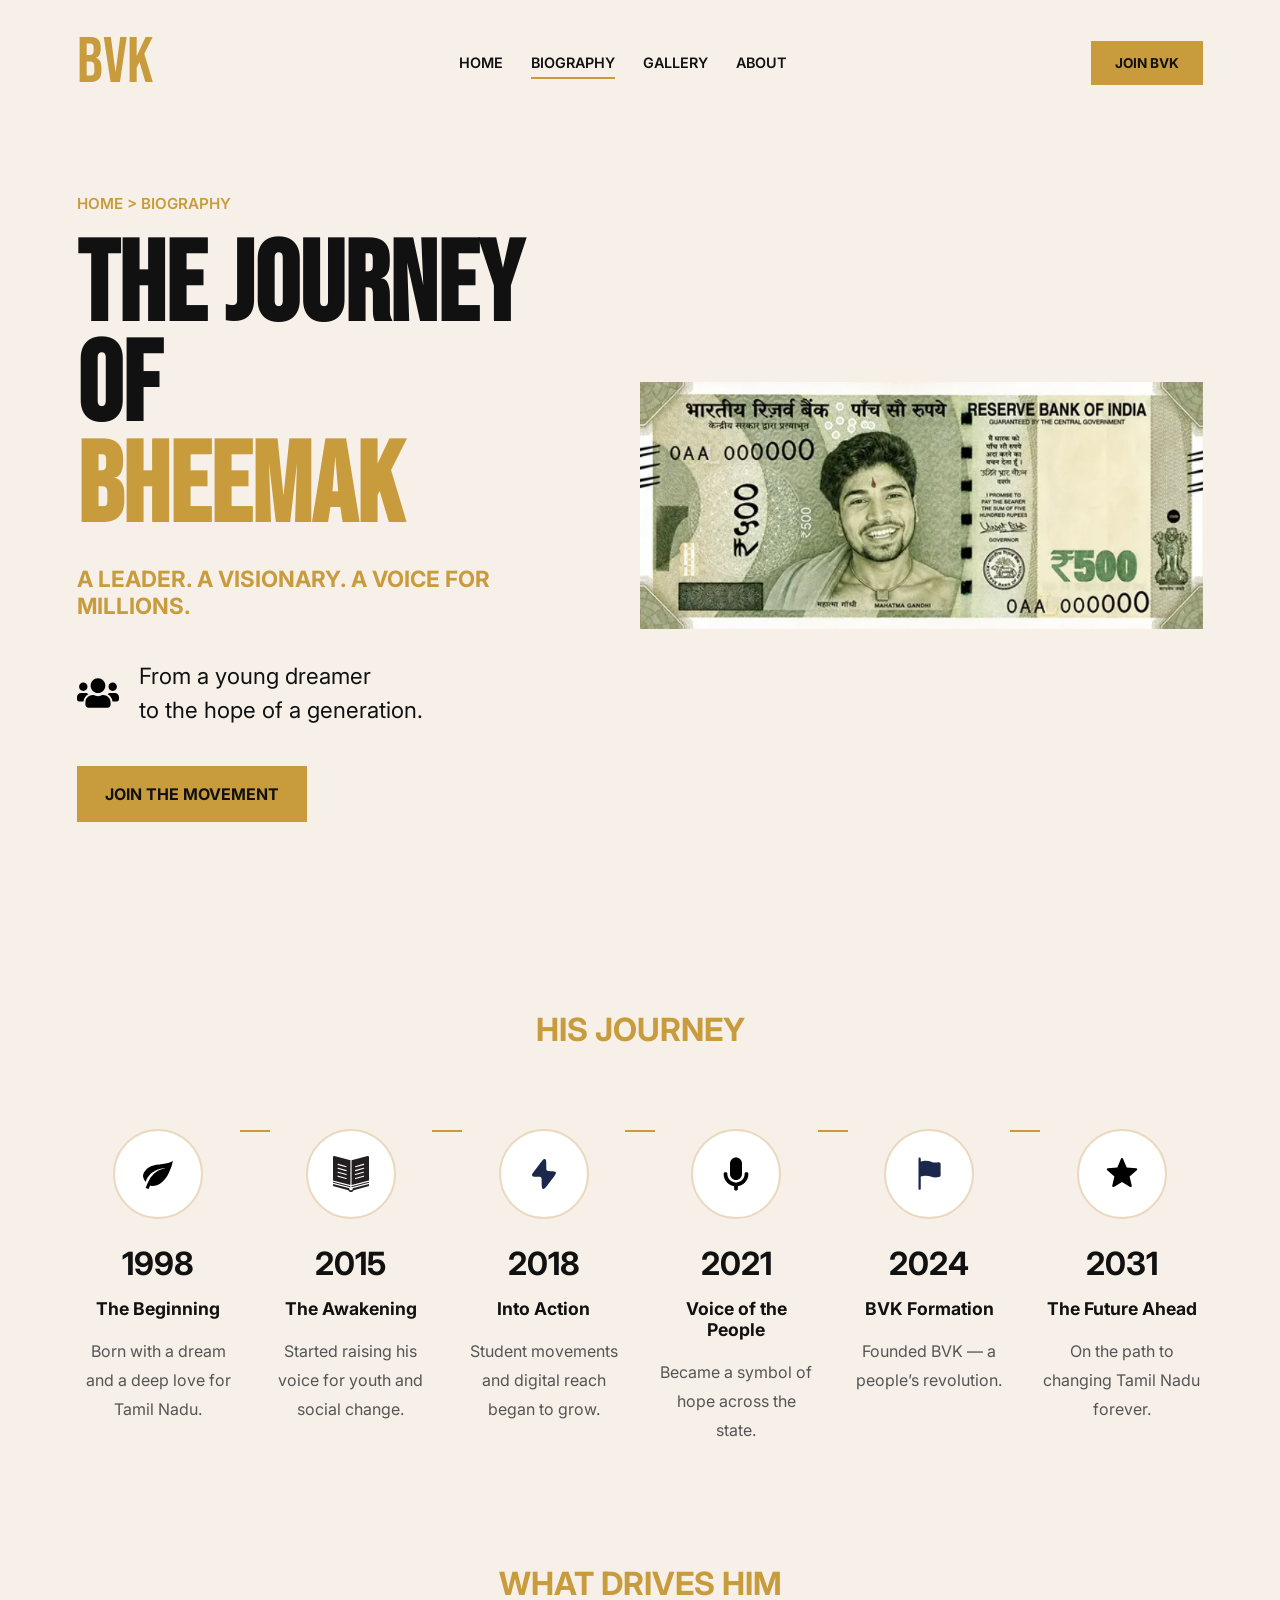
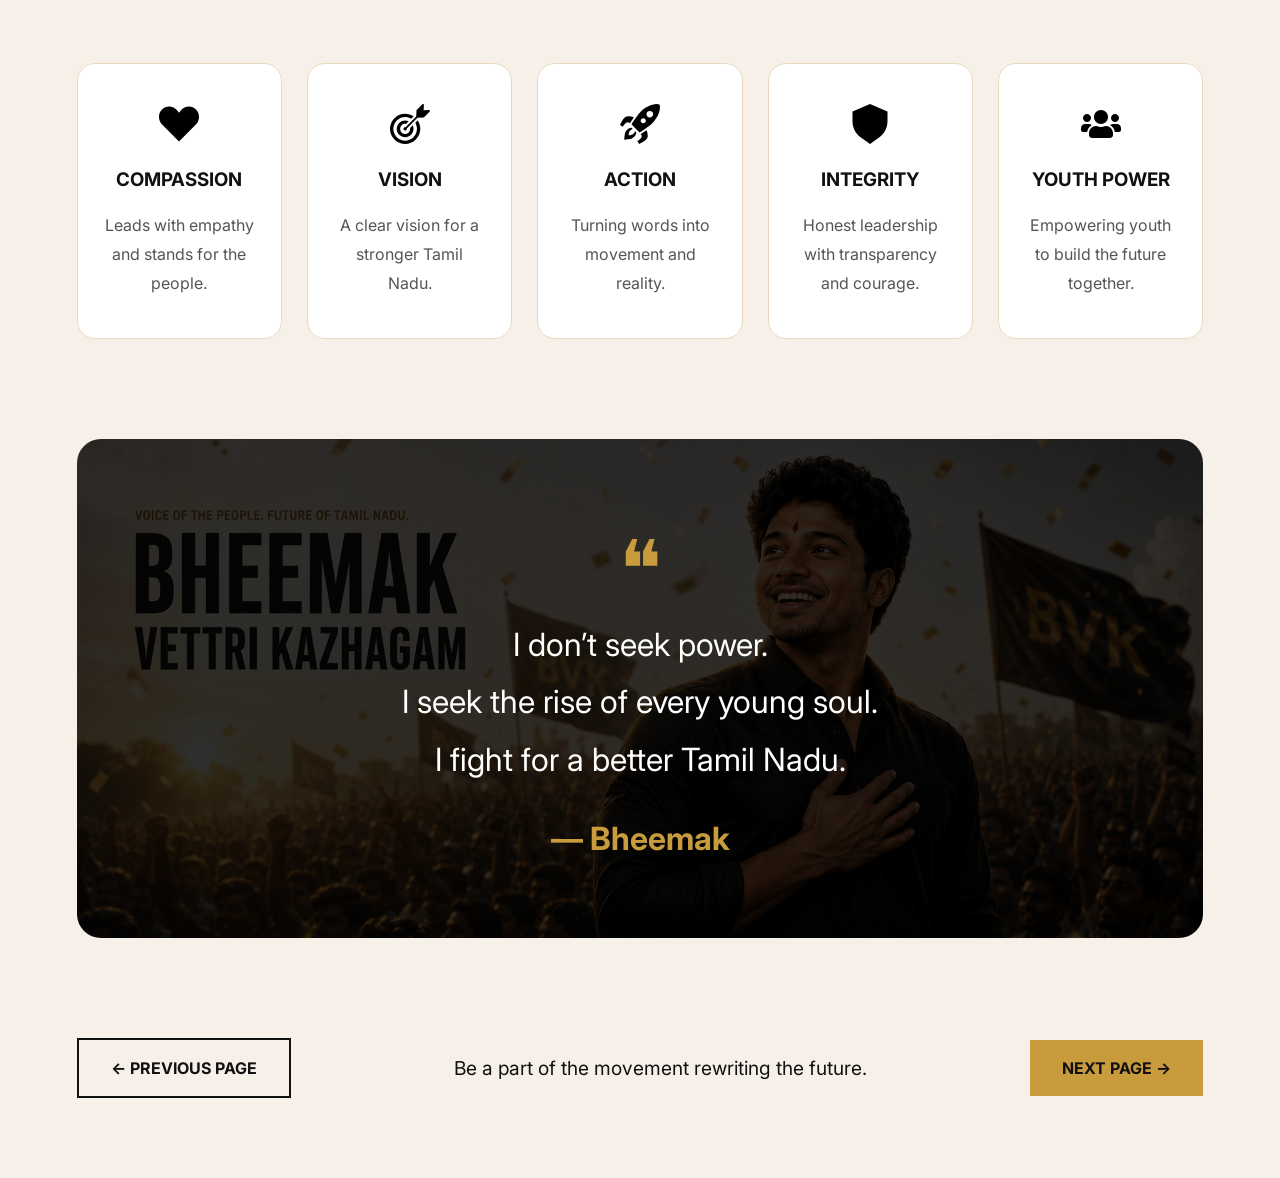
==== biography.html @ 18caf838 "Add files via upload" ====
<!-- =========================
FILE: biography.html
========================= -->

<!DOCTYPE html>
<html lang="en">

<head>

  <meta charset="UTF-8">
  <meta name="viewport" content="width=device-width, initial-scale=1.0">

  <title>BVK Biography</title>

  <!-- Fonts -->
  <link rel="preconnect" href="https://fonts.googleapis.com">
  <link rel="preconnect" href="https://fonts.gstatic.com" crossorigin>

  <link href="https://fonts.googleapis.com/css2?family=Bebas+Neue&family=Inter:wght@300;400;500;600;700&display=swap" rel="stylesheet">

  <!-- CSS -->
  <link rel="stylesheet" href="biography.css">

</head>

<body>



  <!-- ================= NAVBAR ================= -->

  <header class="navbar">

    <div class="logo">
      BVK
    </div>


    <nav class="nav-links">

      <a href="index.html">HOME</a>

      <a href="biography.html" class="active">
        BIOGRAPHY
      </a>

      <a href="gallery.html">GALLERY</a>

      <a href="about.html">ABOUT</a>

    </nav>


    <a href="join.html" class="join-btn">
      JOIN BVK
    </a>

  </header>





  <!-- ================= HERO ================= -->

  <section class="bio-hero">


    <!-- LEFT -->

    <div class="bio-left">

      <span class="breadcrumb">
        HOME > BIOGRAPHY
      </span>


      <h1>
        THE JOURNEY OF <br>
        <span>BHEEMAK</span>
      </h1>


      <h3>
        A LEADER. A VISIONARY. A VOICE FOR MILLIONS.
      </h3>


      <div class="mini-story">

        <img src="Assets/Svg/users.svg">

        <p>
          From a young dreamer <br>
          to the hope of a generation.
        </p>

      </div>


      <a href="join.html" class="gold-btn">
        JOIN THE MOVEMENT
      </a>

    </div>





    <!-- RIGHT -->

    <div class="bio-right">

      <img src="Assets/Images/biohero.png">

    </div>

  </section>







  <!-- ================= TIMELINE ================= -->

  <section class="timeline-section">


    <h2>
      HIS JOURNEY
    </h2>


    <div class="timeline-line"></div>





    <div class="timeline-grid">



      <!-- ITEM -->

      <div class="timeline-item">

        <div class="icon-circle">

          <img src="Assets/Svg/leaf.svg">

        </div>

        <h3>1998</h3>

        <h4>The Beginning</h4>

        <p>
          Born with a dream and a deep love for Tamil Nadu.
        </p>

      </div>





      <div class="timeline-item">

        <div class="icon-circle">

          <img src="Assets/Svg/book.svg">

        </div>

        <h3>2015</h3>

        <h4>The Awakening</h4>

        <p>
          Started raising his voice for youth and social change.
        </p>

      </div>





      <div class="timeline-item">

        <div class="icon-circle">

          <img src="Assets/Svg/bolt.svg">

        </div>

        <h3>2018</h3>

        <h4>Into Action</h4>

        <p>
          Student movements and digital reach began to grow.
        </p>

      </div>





      <div class="timeline-item">

        <div class="icon-circle">

          <img src="Assets/Svg/mic.svg">

        </div>

        <h3>2021</h3>

        <h4>Voice of the People</h4>

        <p>
          Became a symbol of hope across the state.
        </p>

      </div>





      <div class="timeline-item">

        <div class="icon-circle">

          <img src="Assets/Svg/flag.svg">

        </div>

        <h3>2024</h3>

        <h4>BVK Formation</h4>

        <p>
          Founded BVK — a people’s revolution.
        </p>

      </div>





      <div class="timeline-item">

        <div class="icon-circle">

          <img src="Assets/Svg/star.svg">

        </div>

        <h3>2031</h3>

        <h4>The Future Ahead</h4>

        <p>
          On the path to changing Tamil Nadu forever.
        </p>

      </div>


    </div>

  </section>







  <!-- ================= VALUES ================= -->

  <section class="values-section">


    <h2>
      WHAT DRIVES HIM
    </h2>





    <div class="values-grid">



      <div class="value-card">

        <img src="Assets/Svg/heart.svg">

        <h3>COMPASSION</h3>

        <p>
          Leads with empathy and stands for the people.
        </p>

      </div>





      <div class="value-card">

        <img src="Assets/Svg/target.svg">

        <h3>VISION</h3>

        <p>
          A clear vision for a stronger Tamil Nadu.
        </p>

      </div>





      <div class="value-card">

        <img src="Assets/Svg/rocket.svg">

        <h3>ACTION</h3>

        <p>
          Turning words into movement and reality.
        </p>

      </div>





      <div class="value-card">

        <img src="Assets/Svg/shield.svg">

        <h3>INTEGRITY</h3>

        <p>
          Honest leadership with transparency and courage.
        </p>

      </div>





      <div class="value-card">

        <img src="Assets/Svg/users.svg">

        <h3>YOUTH POWER</h3>

        <p>
          Empowering youth to build the future together.
        </p>

      </div>


    </div>

  </section>








  <!-- ================= QUOTE ================= -->

  <section class="quote-section">


    <div class="quote-overlay">


      <span>
        ❝
      </span>


      <p>
        I don’t seek power. <br>
        I seek the rise of every young soul. <br>
        I fight for a better Tamil Nadu.
      </p>


      <h3>
        — Bheemak
      </h3>

    </div>

  </section>








  <!-- ================= PAGE NAV ================= -->

  <section class="page-nav">


    <a href="index.html" class="prev-btn">
      ← PREVIOUS PAGE
    </a>


    <p>
      Be a part of the movement rewriting the future.
    </p>


    <a href="gallery.html" class="next-btn">
      NEXT PAGE →
    </a>

  </section>





  <!-- JS -->
  <script src="biography.js"></script>

</body>

</html>
---- biography.css ----
/* =========================
FILE: biography.css
========================= */

*{
  margin:0;
  padding:0;
  box-sizing:border-box;
}

body{
  background:#f6f0e8;
  font-family:'Inter',sans-serif;
  color:#111;
  overflow-x:hidden;
}

:root{
  --gold:#c89b3c;
}



/* ================= NAVBAR ================= */

.navbar{

  width:100%;

  padding:24px 6vw;

  display:flex;
  justify-content:space-between;
  align-items:center;

  flex-wrap:wrap;
  gap:20px;

}

.logo{

  font-family:'Bebas Neue';
  font-size:4rem;

  color:var(--gold);

}

.nav-links{

  display:flex;
  gap:28px;

  flex-wrap:wrap;

}

.nav-links a{

  text-decoration:none;
  color:#111;

  font-size:0.9rem;
  font-weight:600;

  position:relative;

}

.nav-links a.active::after{

  content:'';

  position:absolute;

  left:0;
  bottom:-8px;

  width:100%;
  height:2px;

  background:var(--gold);

}

.join-btn{

  text-decoration:none;

  background:var(--gold);
  color:#111;

  padding:14px 24px;

  font-size:0.85rem;
  font-weight:700;

}





/* ================= HERO ================= */

.bio-hero{

  width:100%;

  min-height:85vh;

  padding:0 6vw;

  display:flex;
  justify-content:space-between;
  align-items:center;

  gap:50px;

}

.bio-left{

  width:45%;

}

.breadcrumb{

  color:var(--gold);

  font-size:0.95rem;
  font-weight:600;

}

.bio-left h1{

  font-family:'Bebas Neue';

  font-size:7rem;
  line-height:0.9;

  margin-top:25px;

}

.bio-left h1 span{
  color:var(--gold);
}

.bio-left h3{

  margin-top:25px;

  color:var(--gold);

  font-size:1.4rem;
  font-weight:700;

}

.mini-story{

  margin-top:40px;

  display:flex;
  align-items:center;

  gap:20px;

}

.mini-story img{

  width:42px;

}

.mini-story p{

  font-size:1.4rem;
  line-height:1.5;

}

.gold-btn{

  display:inline-block;

  margin-top:40px;

  text-decoration:none;

  background:var(--gold);
  color:#111;

  padding:18px 28px;

  font-weight:700;

}

.bio-right{

  width:50%;

}

.bio-right img{

  width:100%;

}





/* ================= TIMELINE ================= */

.timeline-section{

  padding:120px 6vw;

  text-align:center;

  position:relative;

}

.timeline-section h2{

  color:var(--gold);

  font-size:2rem;

  margin-bottom:80px;

}

.timeline-line{

  position:absolute;

  top:240px;
  left:8vw;
  right:8vw;

  height:2px;

  background:var(--gold);

}

.timeline-grid{

  display:grid;
  grid-template-columns:repeat(6,1fr);

  gap:30px;

  position:relative;
  z-index:2;

}

.timeline-item{

  background:#f6f0e8;

}

.icon-circle{

  width:90px;
  height:90px;

  margin:auto;
  margin-bottom:25px;

  border-radius:50%;

  background:white;

  border:2px solid #ead9bf;

  display:flex;
  justify-content:center;
  align-items:center;

}

.icon-circle img{

  width:36px;

}

.timeline-item h3{

  font-size:2rem;

  margin-bottom:15px;

}

.timeline-item h4{

  font-size:1.1rem;

  margin-bottom:18px;

}

.timeline-item p{

  line-height:1.8;
  color:#555;

}





/* ================= VALUES ================= */

.values-section{

  padding:0 6vw 100px;

  text-align:center;

}

.values-section h2{

  color:var(--gold);

  font-size:2rem;

  margin-bottom:60px;

}

.values-grid{

  display:grid;
  grid-template-columns:repeat(5,1fr);

  gap:25px;

}

.value-card{

  background:white;

  border-radius:18px;

  padding:40px 25px;

  border:1px solid #ead9bf;

}

.value-card img{

  width:40px;

  margin-bottom:20px;

}

.value-card h3{

  margin-bottom:20px;

}

.value-card p{

  line-height:1.8;
  color:#555;

}





/* ================= QUOTE ================= */

.quote-section{

  padding:0 6vw 100px;

}

.quote-overlay{

  background:
  linear-gradient(rgba(0,0,0,0.82),rgba(0,0,0,0.82)),
  url("Assets/Images/bvkbanner hollowboat.png");

  background-size:cover;
  background-position:center;

  border-radius:24px;

  padding:80px;

  text-align:center;

  color:white;

}

.quote-overlay span{

  font-size:5rem;

  color:var(--gold);

}

.quote-overlay p{

  font-size:2rem;
  line-height:1.8;

}

.quote-overlay h3{

  margin-top:30px;

  color:var(--gold);

  font-size:2rem;

}





/* ================= PAGE NAV ================= */

.page-nav{

  padding:0 6vw 80px;

  display:flex;
  justify-content:space-between;
  align-items:center;

  gap:30px;

}

.prev-btn,
.next-btn{

  text-decoration:none;

  padding:18px 32px;

  font-weight:700;

}

.prev-btn{

  border:2px solid #111;
  color:#111;

}

.next-btn{

  background:var(--gold);
  color:#111;

}

.page-nav p{

  font-size:1.2rem;
  text-align:center;

}





/* ================= TABLET ================= */

@media(max-width:1200px){

  .bio-hero{

    flex-direction:column;

    padding-top:40px;

  }

  .bio-left,
  .bio-right{

    width:100%;

  }

  .timeline-grid{

    grid-template-columns:repeat(3,1fr);

    row-gap:60px;

  }

  .values-grid{

    grid-template-columns:repeat(2,1fr);

  }

}





/* ================= PHONE ================= */

@media(max-width:768px){

  .navbar{

    flex-direction:column;

  }

  .bio-left h1{

    font-size:4.8rem;

  }

  .bio-left h3{

    font-size:1.1rem;

  }

  .mini-story p{

    font-size:1.1rem;

  }

  .timeline-grid{

    grid-template-columns:1fr;

  }

  .timeline-line{
    display:none;
  }

  .values-grid{

    grid-template-columns:1fr;

  }

  .quote-overlay{

    padding:50px 30px;

  }

  .quote-overlay p{

    font-size:1.3rem;

  }

  .page-nav{

    flex-direction:column;

  }

}
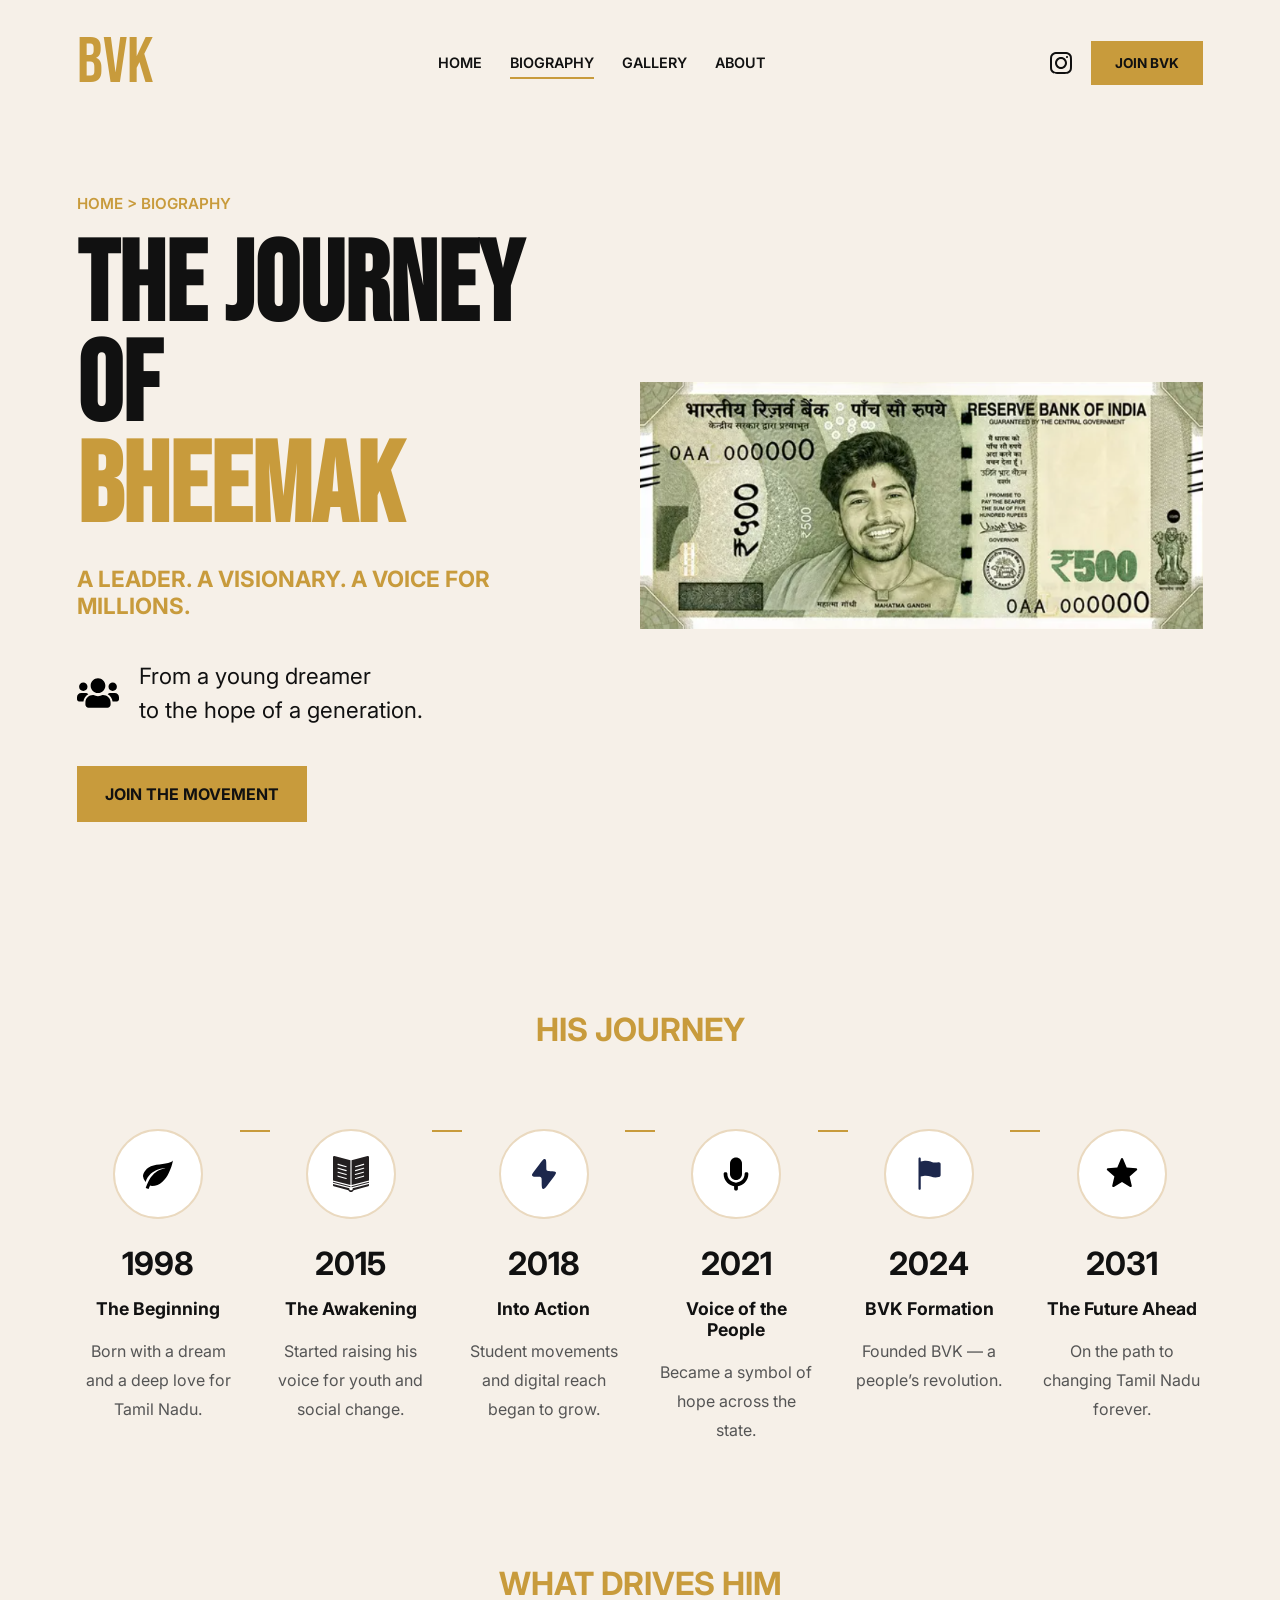
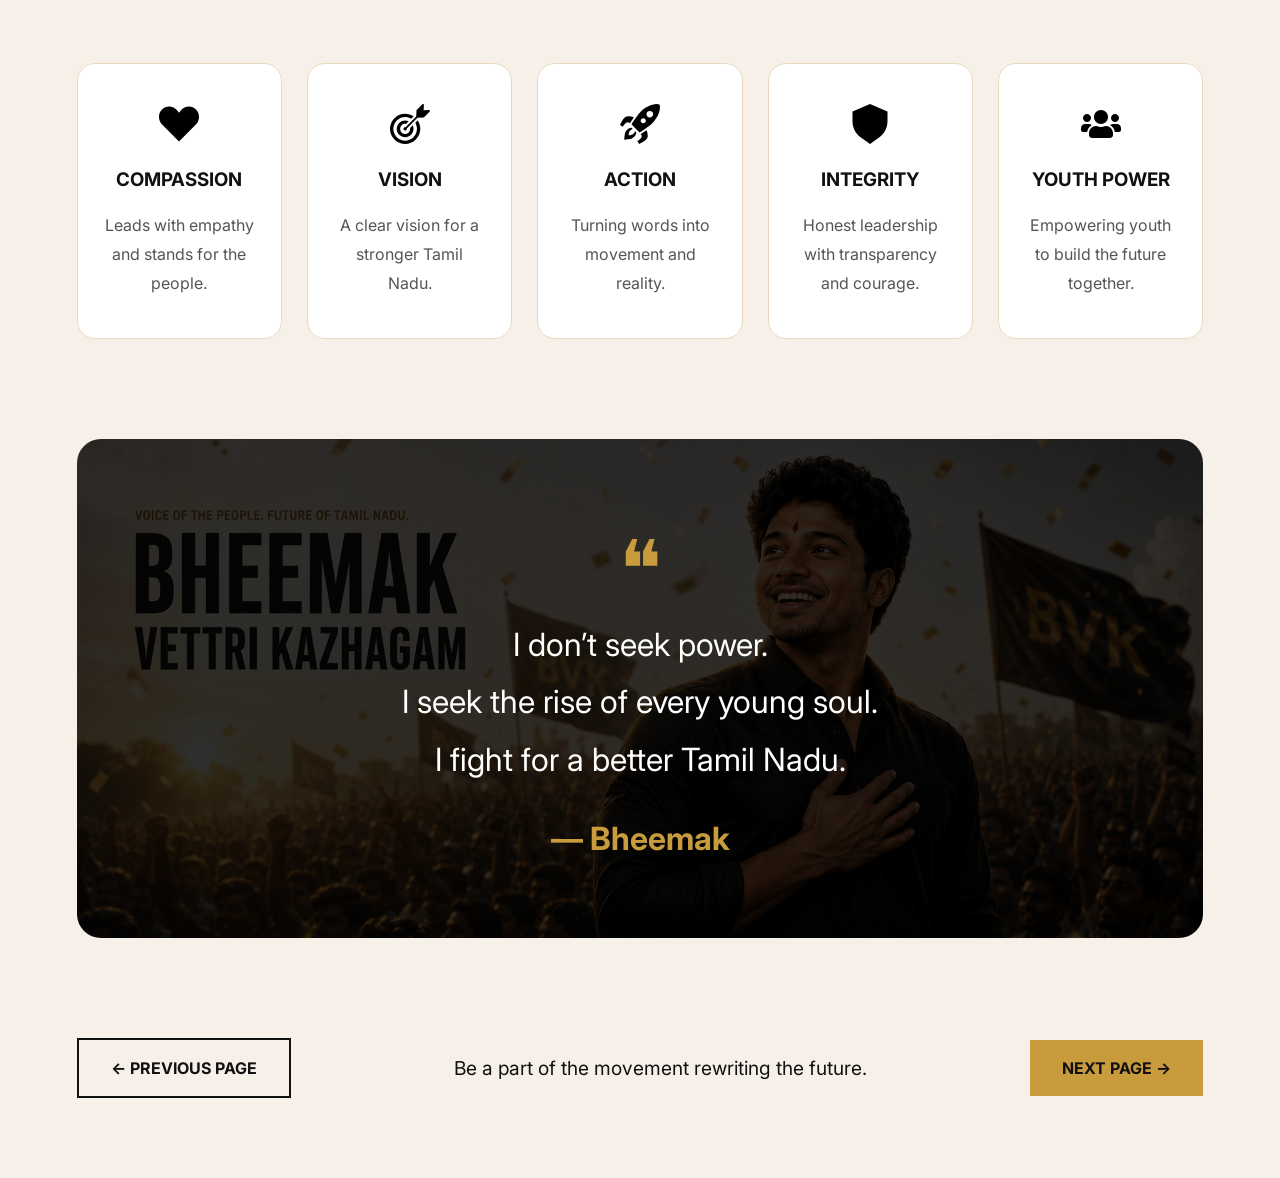
==== commit c1c21265: "Add files via upload" ====
--- a/biography.html
+++ b/biography.html
@@ -51,9 +51,37 @@
     </nav>
 
 
-    <a href="join.html" class="join-btn">
-      JOIN BVK
-    </a>
+
+
+    <!-- RIGHT -->
+
+    <div class="nav-right">
+
+
+      <!-- INSTAGRAM -->
+
+      <a 
+        href="https://instagram.com/bheemak_vettri_kazhagam/" 
+        target="_blank"
+        class="instagram-link"
+      >
+
+        <img 
+          src="Assets/Svg/instagram.svg" 
+          alt="Instagram"
+        >
+
+      </a>
+
+
+
+      <!-- JOIN -->
+
+      <a href="join.html" class="join-btn">
+        JOIN BVK
+      </a>
+
+    </div>
 
   </header>
 
@@ -143,8 +171,6 @@
     <div class="timeline-grid">
 
 
-
-      <!-- ITEM -->
 
       <div class="timeline-item">
 
--- a/biography.css
+++ b/biography.css
@@ -84,6 +84,51 @@
 
 }
 
+
+
+/* ================= NAV RIGHT ================= */
+
+.nav-right{
+
+  display:flex;
+  align-items:center;
+
+  gap:18px;
+
+}
+
+
+
+/* ================= INSTAGRAM ================= */
+
+.instagram-link{
+
+  display:flex;
+  align-items:center;
+  justify-content:center;
+
+}
+
+.instagram-link img{
+
+  width:24px;
+  height:24px;
+
+  transition:0.3s;
+
+}
+
+.instagram-link:hover img{
+
+  transform:scale(1.12);
+  opacity:0.7;
+
+}
+
+
+
+/* ================= JOIN BUTTON ================= */
+
 .join-btn{
 
   text-decoration:none;
